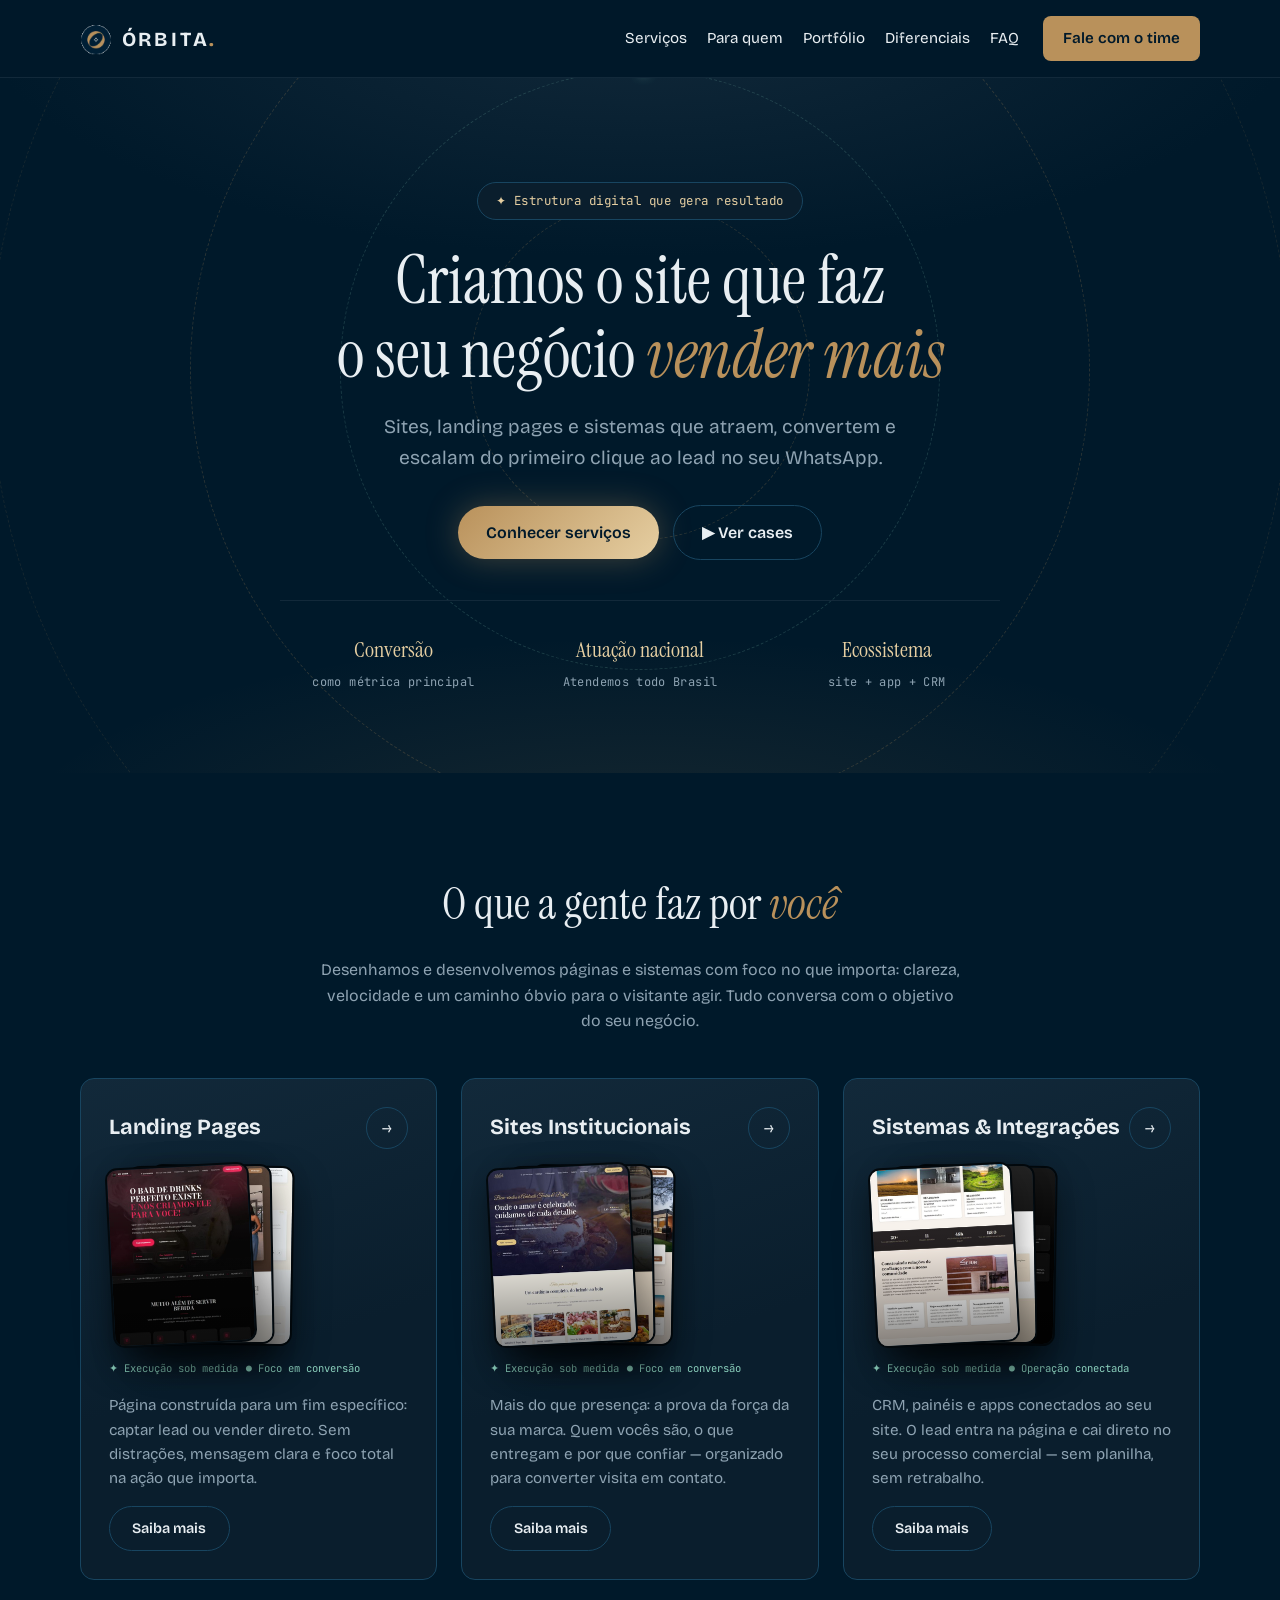
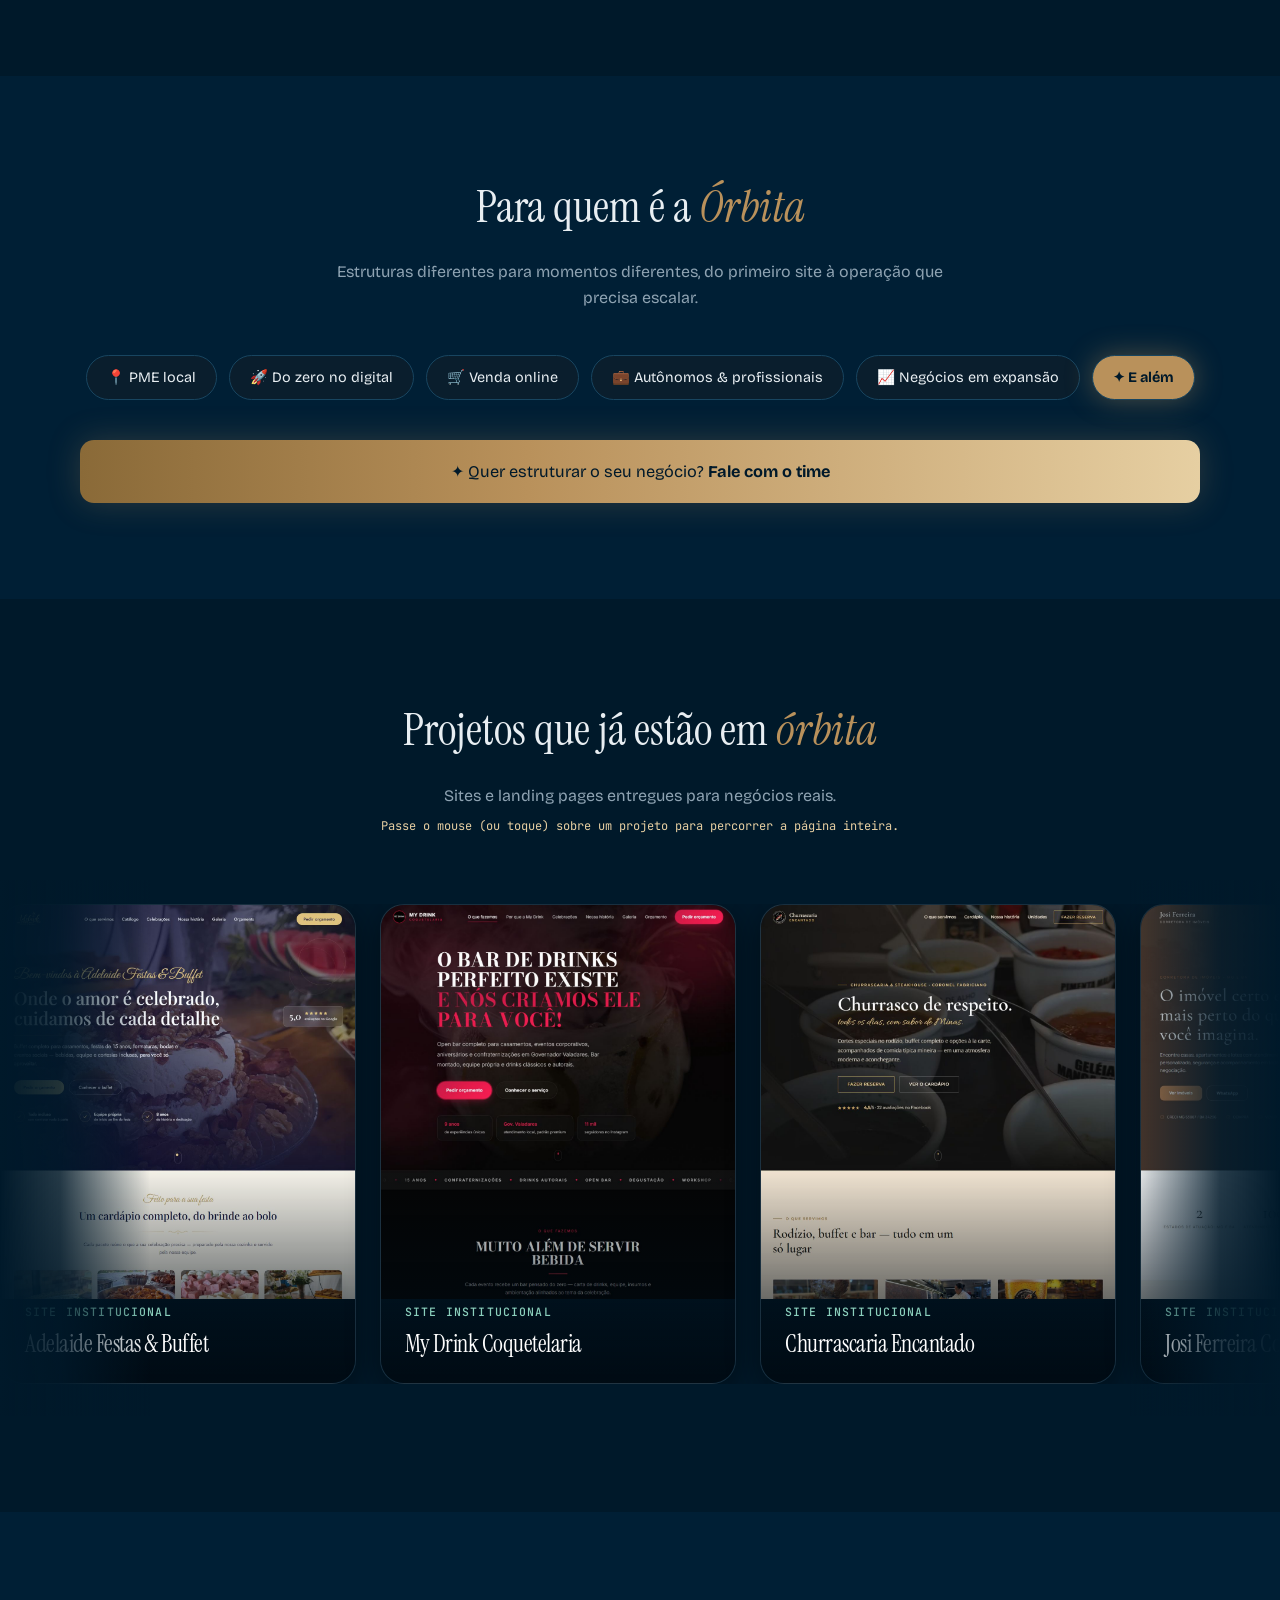
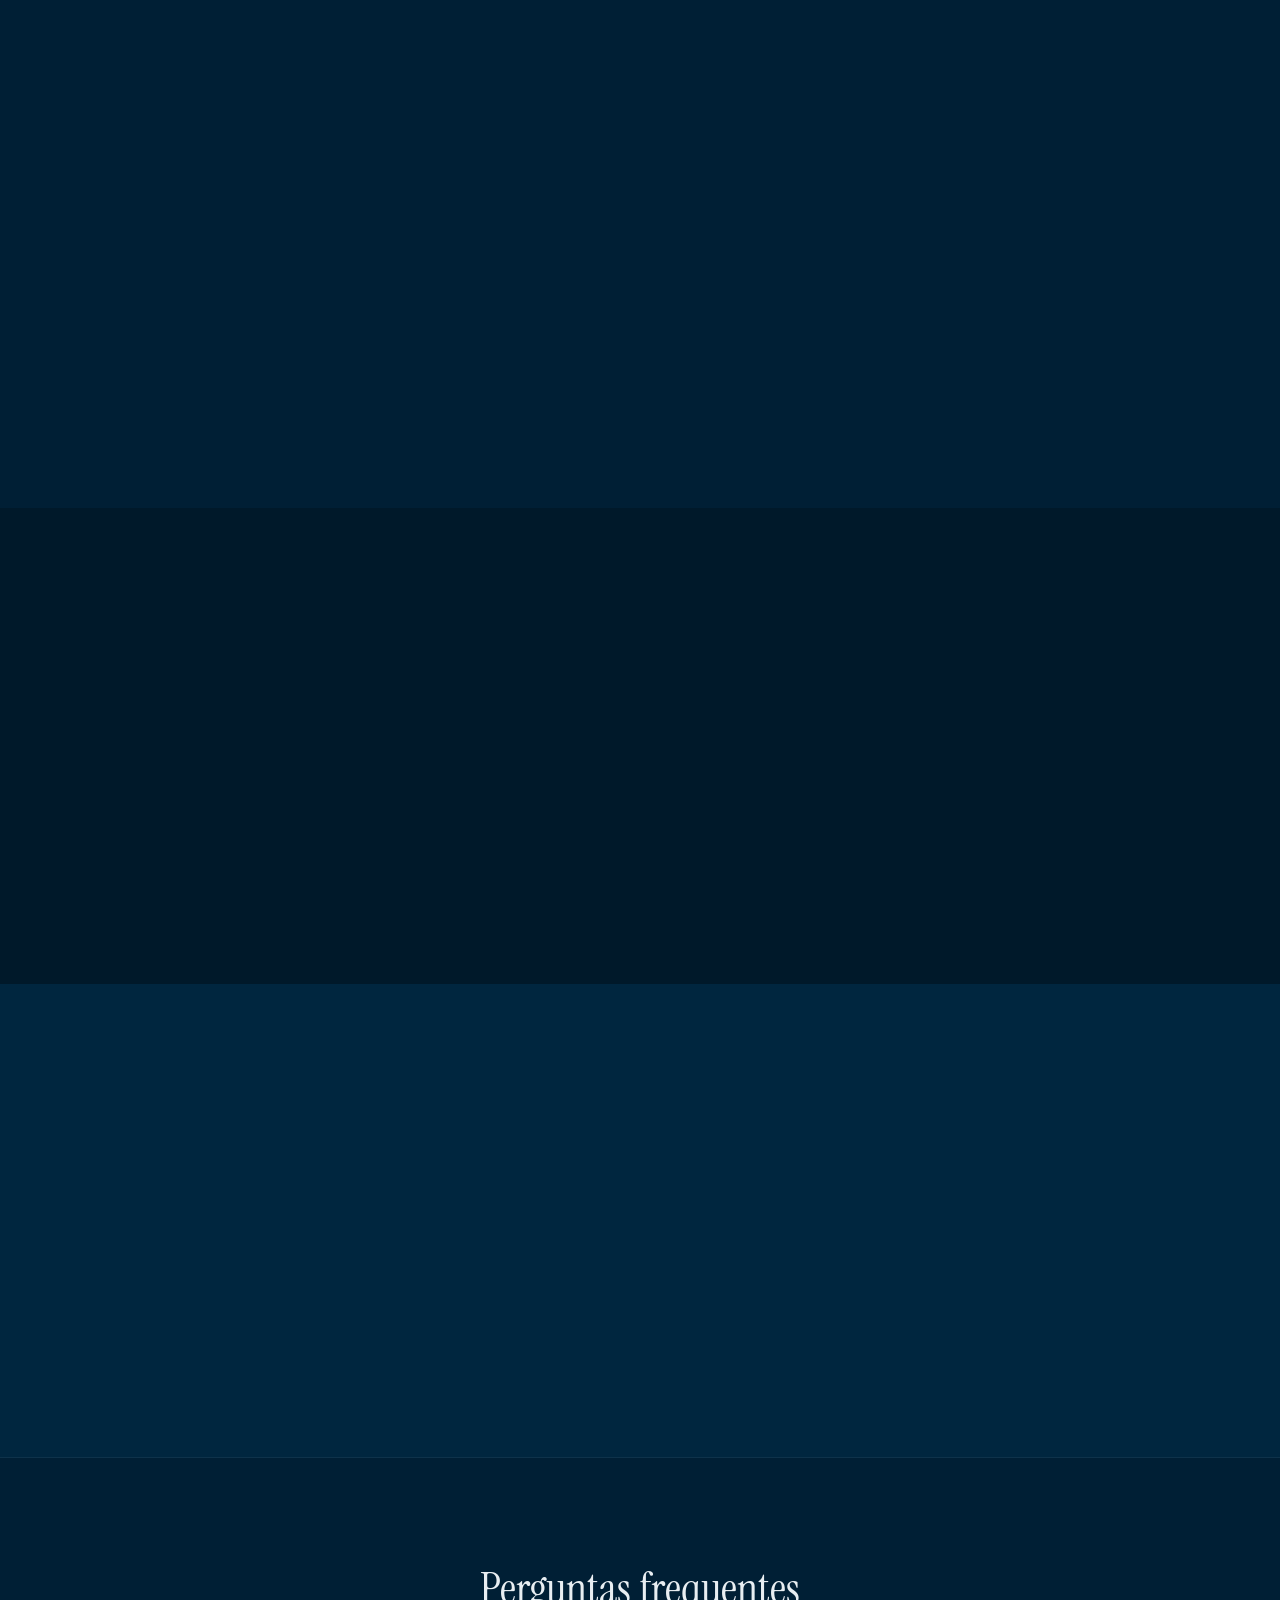
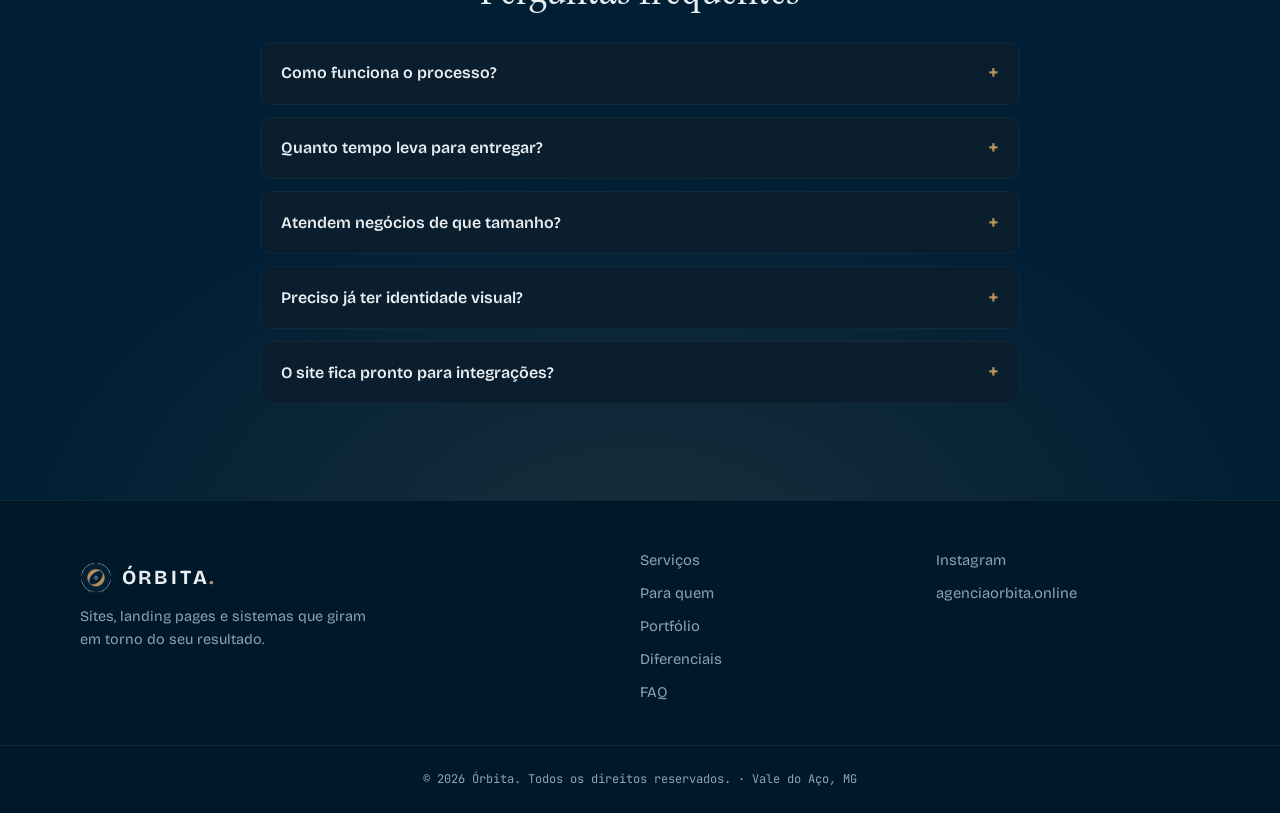
==== index.html @ 5282b074 "Estrutura inicial do portfólio Órbita Site estático (HTML/CSS/JS) do braço de sites e landing pages " ====
<!DOCTYPE html>
<html lang="pt-BR">
<head>
  <meta charset="UTF-8">
  <meta name="viewport" content="width=device-width, initial-scale=1.0">
  <title>Órbita — Sites e Landing Pages que Geram Resultado</title>
  <meta name="description" content="Criamos sites, landing pages e sistemas que atraem, convertem e escalam o seu negócio. Conheça o portfólio de sites da Agência Órbita.">
  <!-- Open Graph -->
  <meta property="og:title" content="Órbita — Sites e Landing Pages que Geram Resultado">
  <meta property="og:description" content="Sites, landing pages e sistemas que atraem, convertem e escalam o seu negócio.">
  <meta property="og:type" content="website">
  <!-- TODO: definir og:image quando houver arte de compartilhamento -->
  <link rel="icon" type="image/png" href="assets/logo-icon.png">
  <link rel="preconnect" href="https://fonts.googleapis.com">
  <link rel="preconnect" href="https://fonts.gstatic.com" crossorigin>
  <link href="https://fonts.googleapis.com/css2?family=Bricolage+Grotesque:wght@400;500;600;700&family=Instrument+Serif&family=JetBrains+Mono:wght@400;500&display=swap" rel="stylesheet">
  <link rel="stylesheet" href="css/styles.css">
</head>
<body>

  <!-- ===== HEADER ===== -->
  <header class="header" id="topo">
    <div class="container header__inner">
      <a href="#topo" class="header__logo" aria-label="Órbita — início">
        <img src="assets/logo-icon.png" alt="" class="logo-icon">
        <span class="logo-text">ÓRBITA<span class="logo-dot">.</span></span>
      </a>
      <nav class="nav" id="menu" aria-label="Navegação principal">
        <ul class="nav__list">
          <li><a href="#servicos" class="nav__link">Serviços</a></li>
          <li><a href="#para-quem" class="nav__link">Para quem</a></li>
          <li><a href="#portfolio" class="nav__link">Portfólio</a></li>
          <li><a href="#diferenciais" class="nav__link">Diferenciais</a></li>
          <li><a href="#faq" class="nav__link">FAQ</a></li>
          <li><a href="#contato" class="nav__link nav__link--cta">Fale com o time</a></li>
        </ul>
      </nav>
      <button class="header__toggle" id="menu-toggle" aria-expanded="false" aria-controls="menu" aria-label="Abrir menu">
        <span></span><span></span><span></span>
      </button>
    </div>
  </header>

  <main>

    <!-- ===== HERO ===== -->
    <section class="hero">
      <div class="hero__orbits" aria-hidden="true">
        <span class="orbit orbit--1"></span>
        <span class="orbit orbit--2"></span>
        <span class="orbit orbit--3"></span>
        <span class="orbit orbit--4"></span>
      </div>
      <div class="container hero__inner">
        <p class="badge reveal">✦ Estrutura digital que gera resultado</p>
        <h1 class="hero__title reveal">Criamos o site que faz<br>o seu negócio <em>vender&nbsp;mais</em></h1>
        <p class="hero__subtitle reveal">Sites, landing pages e sistemas que atraem, convertem
          e escalam do primeiro clique ao lead no seu WhatsApp.</p>
        <div class="hero__actions reveal">
          <a href="#servicos" class="btn btn--primary">Conhecer serviços</a>
          <a href="#portfolio" class="btn btn--ghost">▶ Ver cases</a>
        </div>
        <ul class="hero__trust reveal" aria-label="Por que confiar na Órbita">
          <li><span class="trust-num">Conversão</span><span class="trust-label">como métrica principal</span></li>
          <li><span class="trust-num">Atuação nacional</span><span class="trust-label">Atendemos todo Brasil</span></li>
          <li><span class="trust-num">Ecossistema</span><span class="trust-label">site + app + CRM</span></li>
        </ul>
        <!-- TODO: adicionar logos de clientes atendidos quando os cases forem enviados -->
      </div>
      <div class="hero__glow" aria-hidden="true"></div>
    </section>

    <!-- ===== SERVIÇOS ===== -->
    <section class="section" id="servicos">
      <div class="container">
        <h2 class="section__title reveal">O que a gente faz por <em>você</em></h2>
        <p class="section__lead reveal">Desenhamos e desenvolvemos páginas e sistemas com foco no que
          importa: clareza, velocidade e um caminho óbvio para o visitante agir. Tudo conversa com o
          objetivo do seu negócio.</p>

        <div class="cards">
          <article class="card reveal">
            <header class="card__head">
              <h3>Landing Pages</h3>
              <span class="card__arrow" aria-hidden="true">→</span>
            </header>
            <!-- Leque de capturas (abre no hover) — TODO: trocar por prints reais de landing pages -->
            <div class="card__media deck" aria-hidden="true">
              <div class="deck__stage">
                <div class="deck__item" style="--x:0%; --tx:0%; --ri:-3deg; --r:-5deg; z-index:3"><img src="assets/services/lp-1.jpg" alt="" loading="lazy" draggable="false"></div>
                <div class="deck__item" style="--x:14%; --tx:26%; --ri:-1deg; --r:0deg; z-index:2"><img src="assets/services/lp-2.jpg" alt="" loading="lazy" draggable="false"></div>
                <div class="deck__item" style="--x:28%; --tx:52%; --ri:1deg; --r:5deg; z-index:1"><img src="assets/services/lp-3.jpg" alt="" loading="lazy" draggable="false"></div>
              </div>
            </div>
            <p class="card__tags"><span class="tag">✦ Execução sob medida</span><span class="tag tag--dot">Foco em conversão</span></p>
            <p>Página construída para um fim específico: captar lead ou vender direto. Sem distrações,
              mensagem clara e foco total na ação que importa.</p>
            <a class="btn btn--small" href="precos.html#site-one-page">Saiba mais</a>
          </article>

          <article class="card reveal">
            <header class="card__head">
              <h3>Sites Institucionais</h3>
              <span class="card__arrow" aria-hidden="true">→</span>
            </header>
            <!-- Leque com capturas reais dos sites institucionais entregues -->
            <div class="card__media deck" aria-hidden="true">
              <div class="deck__stage">
                <div class="deck__item" style="--x:0%; --tx:0%; --ri:-3deg; --r:-5deg; z-index:3"><img src="assets/services/inst-1.jpg" alt="" loading="lazy" draggable="false"></div>
                <div class="deck__item" style="--x:14%; --tx:26%; --ri:-1deg; --r:0deg; z-index:2"><img src="assets/services/inst-2.jpg" alt="" loading="lazy" draggable="false"></div>
                <div class="deck__item" style="--x:28%; --tx:52%; --ri:1deg; --r:5deg; z-index:1"><img src="assets/services/inst-3.jpg" alt="" loading="lazy" draggable="false"></div>
              </div>
            </div>
            <p class="card__tags"><span class="tag">✦ Execução sob medida</span><span class="tag tag--dot">Foco em conversão</span></p>
            <p>Mais do que presença: a prova da força da sua marca. Quem vocês são, o que entregam
              e por que confiar — organizado para converter visita em contato.</p>
            <a class="btn btn--small" href="precos.html#site-institucional">Saiba mais</a>
          </article>

          <article class="card reveal">
            <header class="card__head">
              <h3>Sistemas &amp; Integrações</h3>
              <span class="card__arrow" aria-hidden="true">→</span>
            </header>
            <!-- Leque de capturas (abre no hover) — TODO: trocar por prints reais de apps/painéis -->
            <div class="card__media deck" aria-hidden="true">
              <div class="deck__stage">
                <div class="deck__item" style="--x:0%; --tx:0%; --ri:-3deg; --r:-5deg; z-index:3"><img src="assets/services/sys-1.jpg" alt="" loading="lazy" draggable="false"></div>
                <div class="deck__item" style="--x:14%; --tx:26%; --ri:-1deg; --r:0deg; z-index:2"><img src="assets/services/sys-2.jpg" alt="" loading="lazy" draggable="false"></div>
                <div class="deck__item" style="--x:28%; --tx:52%; --ri:1deg; --r:5deg; z-index:1"><img src="assets/services/sys-3.jpg" alt="" loading="lazy" draggable="false"></div>
              </div>
            </div>
            <p class="card__tags"><span class="tag">✦ Execução sob medida</span><span class="tag tag--dot">Operação conectada</span></p>
            <p>CRM, painéis e apps conectados ao seu site. O lead entra na página e cai direto
              no seu processo comercial — sem planilha, sem retrabalho.</p>
            <a class="btn btn--small" href="precos.html#app-web">Saiba mais</a>
          </article>
        </div>
      </div>
    </section>

    <!-- ===== PARA QUEM ===== -->
    <section class="section section--alt" id="para-quem">
      <div class="container">
        <h2 class="section__title reveal">Para quem é a <em>Órbita</em></h2>
        <p class="section__lead reveal">Estruturas diferentes para momentos diferentes, do primeiro
          site à operação que precisa escalar.</p>
        <ul class="orbit-grid reveal" aria-label="Perfis atendidos">
          <li class="orbit-chip">📍 PME local</li>
          <li class="orbit-chip">🚀 Do zero no digital</li>
          <li class="orbit-chip">🛒 Venda online</li>
          <li class="orbit-chip">💼 Autônomos &amp; profissionais</li>
          <li class="orbit-chip">📈 Negócios em expansão</li>
          <li class="orbit-chip orbit-chip--core">✦ E além</li>
        </ul>
        <a href="#contato" class="banner-cta reveal">
          <span>✦ Quer estruturar o seu negócio? <strong>Fale com o time</strong></span>
        </a>
      </div>
    </section>

    <!-- ===== PORTFÓLIO ===== -->
    <section class="section" id="portfolio">
      <div class="container">
        <h2 class="section__title reveal">Projetos que já estão em <em>órbita</em></h2>
        <p class="section__lead reveal">Sites e landing pages entregues para negócios reais.
          <span class="slider-hint">Passe o mouse (ou toque) sobre um projeto para percorrer a página inteira.</span></p>

        <!-- Esteira infinita de cases (estilo marquee): capturas de página inteira, sem link externo.
             Para adicionar um case: incluir o mesmo <article class="pf-card"> NOS DOIS
             grupos (.pf-group), apontando a imagem em assets/cases/ e ajustando categoria + nome. -->
        <div class="marquee-bleed reveal">
          <div class="pf-carousel" id="pf-carousel" aria-label="Carrossel de projetos do portfólio">
            <div class="pf-fade pf-fade--left" aria-hidden="true"></div>
            <div class="pf-fade pf-fade--right" aria-hidden="true"></div>
            <div class="pf-viewport">
              <div class="pf-track">
                <div class="pf-group">
                  <article class="pf-card" tabindex="0">
                    <div class="pf-card__viewport">
                      <img src="assets/cases/adelaide-festas.jpg" alt="Página completa do site Adelaide Festas e Buffet" loading="lazy" draggable="false">
                    </div>
                    <span class="pf-card__hint" aria-hidden="true">Passe o mouse para ver a página</span>
                    <div class="pf-card__overlay" aria-hidden="true"></div>
                    <div class="pf-card__caption">
                      <span class="pf-card__cat">Site institucional</span>
                      <span class="pf-card__name">Adelaide Festas &amp; Buffet</span>
                    </div>
                  </article>
                  <article class="pf-card" tabindex="0">
                    <div class="pf-card__viewport">
                      <img src="assets/cases/my-drink.jpg" alt="Página completa do site My Drink Coquetelaria" loading="lazy" draggable="false">
                    </div>
                    <span class="pf-card__hint" aria-hidden="true">Passe o mouse para ver a página</span>
                    <div class="pf-card__overlay" aria-hidden="true"></div>
                    <div class="pf-card__caption">
                      <span class="pf-card__cat">Site institucional</span>
                      <span class="pf-card__name">My Drink Coquetelaria</span>
                    </div>
                  </article>
                  <article class="pf-card" tabindex="0">
                    <div class="pf-card__viewport">
                      <img src="assets/cases/churrascaria-encantado.jpg" alt="Página completa do site Churrascaria Encantado" loading="lazy" draggable="false">
                    </div>
                    <span class="pf-card__hint" aria-hidden="true">Passe o mouse para ver a página</span>
                    <div class="pf-card__overlay" aria-hidden="true"></div>
                    <div class="pf-card__caption">
                      <span class="pf-card__cat">Site institucional</span>
                      <span class="pf-card__name">Churrascaria Encantado</span>
                    </div>
                  </article>
                  <article class="pf-card" tabindex="0">
                    <div class="pf-card__viewport">
                      <img src="assets/cases/josi-ferreira.jpg" alt="Página completa do site Josi Ferreira Corretora" loading="lazy" draggable="false">
                    </div>
                    <span class="pf-card__hint" aria-hidden="true">Passe o mouse para ver a página</span>
                    <div class="pf-card__overlay" aria-hidden="true"></div>
                    <div class="pf-card__caption">
                      <span class="pf-card__cat">Site institucional</span>
                      <span class="pf-card__name">Josi Ferreira Corretora</span>
                    </div>
                  </article>
                  <article class="pf-card" tabindex="0">
                    <div class="pf-card__viewport">
                      <img src="assets/cases/sejur-imobiliaria.jpg" alt="Página completa do site Sejur Imobiliária" loading="lazy" draggable="false">
                    </div>
                    <span class="pf-card__hint" aria-hidden="true">Passe o mouse para ver a página</span>
                    <div class="pf-card__overlay" aria-hidden="true"></div>
                    <div class="pf-card__caption">
                      <span class="pf-card__cat">Site institucional</span>
                      <span class="pf-card__name">Sejur Imobiliária</span>
                    </div>
                  </article>
                </div>
                <!-- Grupo duplicado para o loop infinito (gerado por JS) -->
              </div>
            </div>
          </div>
        </div>
      </div>
    </section>

    <!-- ===== DIFERENCIAIS ===== -->
    <section class="section section--alt" id="diferenciais">
      <div class="container">
        <h2 class="section__title reveal">Por que a <em>Órbita</em></h2>
        <ol class="diffs">
          <li class="diff reveal">
            <p class="diff__num">01 / 04</p>
            <h3 class="diff__title">Investimento claro</h3>
            <p class="diff__tag">Sem surpresa</p>
            <p>Proposta fechada antes de começar. Você sabe o que recebe, quando recebe e quanto custa.</p>
          </li>
          <li class="diff reveal">
            <p class="diff__num">02 / 04</p>
            <h3 class="diff__title">Quem faz, atende</h3>
            <p class="diff__tag">Conversa direta</p>
            <p>Você fala com quem desenha e entrega. Menos ida e volta.</p>
          </li>
          <li class="diff reveal">
            <p class="diff__num">03 / 04</p>
            <h3 class="diff__title">Resultado real</h3>
            <p class="diff__tag">Conversão primeiro</p>
            <p>Site bonito é consequência. O projeto é desenhado em volta da ação que gera negócio.</p>
          </li>
          <li class="diff reveal">
            <p class="diff__num">04 / 04</p>
            <h3 class="diff__title">Pronto para escalar</h3>
            <p class="diff__tag">Ecossistema conectado</p>
            <p>Site, app e CRM conectados desde o primeiro dia. A estrutura cresce junto com o seu
              negócio, sem refazer nada.</p>
          </li>
        </ol>
      </div>
    </section>

    <!-- ===== DEPOIMENTOS ===== -->
    <section class="section" id="depoimentos">
      <div class="container">
        <h2 class="section__title reveal">Quem já orbita com a gente</h2>
        <!-- ATENÇÃO: depoimentos ilustrativos criados a partir dos nomes dos clientes.
             Validar/substituir pelo texto real de cada cliente antes de publicar.
             Esteira contínua: o grupo espelho do loop é gerado pelo JS. -->
        <div class="marquee-bleed reveal">
          <div class="qt-carousel" id="qt-carousel" aria-label="Depoimentos de clientes">
            <div class="pf-fade pf-fade--left" aria-hidden="true"></div>
            <div class="pf-fade pf-fade--right" aria-hidden="true"></div>
            <div class="pf-viewport">
              <div class="qt-track">
                <div class="qt-group">
                  <blockquote class="quote">
                    <p>"O site ficou do jeito que a gente sonhava. Agora os orçamentos chegam prontos
                      pelo WhatsApp, todos os dias."</p>
                    <footer>— Adelaide Festas &amp; Buffet</footer>
                  </blockquote>
                  <blockquote class="quote">
                    <p>"Profissionalizou nossa imagem de vez. Depois que o site entrou no ar, passamos
                      a fechar eventos maiores."</p>
                    <footer>— My Drink Coquetelaria</footer>
                  </blockquote>
                  <blockquote class="quote">
                    <p>"As reservas pelo site viraram rotina. Processo rápido e comunicação direta do
                      início ao fim."</p>
                    <footer>— Churrascaria Encantado</footer>
                  </blockquote>
                  <blockquote class="quote">
                    <p>"Meus clientes chegam já sabendo o que querem visitar. O site virou meu cartão
                      de visita."</p>
                    <footer>— Josi Ferreira, Corretora de Imóveis</footer>
                  </blockquote>
                  <blockquote class="quote">
                    <p>"Site moderno, no ar em poucas semanas e sem dor de cabeça. Exatamente o que
                      a imobiliária precisava."</p>
                    <footer>— Sejur Imobiliária</footer>
                  </blockquote>
                </div>
              </div>
            </div>
          </div>
        </div>
      </div>
    </section>

    <!-- ===== CTA FINAL ===== -->
    <section class="section cta-final" id="contato">
      <div class="container cta-final__inner reveal">
        <h2 class="cta-final__title">Pronto pra <em>começar?</em></h2>
        <p class="cta-final__text">Conta pra gente o que o seu negócio precisa. A resposta vem de quem
          vai colocar a mão no projeto.</p>
        <div class="hero__actions">
          <a href="https://wa.me/5531986445272?text=Ol%C3%A1!%20Quero%20um%20site%20com%20a%20%C3%93rbita."
             class="btn btn--primary" target="_blank" rel="noopener">Chamar no WhatsApp</a>
          <a href="https://agenciaorbita.online/" class="btn btn--ghost" target="_blank" rel="noopener">Conhecer a agência</a>
        </div>
      </div>
    </section>

    <!-- ===== FAQ (última seção antes do rodapé) ===== -->
    <section class="section section--alt" id="faq">
      <div class="container container--narrow">
        <h2 class="section__title reveal">Perguntas frequentes</h2>
        <div class="faq reveal">
          <details class="faq__item">
            <summary>Como funciona o processo?</summary>
            <p>Briefing rápido para entender objetivo e público → proposta fechada → design e
              desenvolvimento → sua revisão → publicação. Você acompanha cada etapa falando direto
              com quem executa.</p>
          </details>
          <details class="faq__item">
            <summary>Quanto tempo leva para entregar?</summary>
            <p>Depende do escopo: uma landing page é mais rápida que um site completo com sistema.
              O prazo é definido na proposta e cumprido.</p>
          </details>
          <details class="faq__item">
            <summary>Atendem negócios de que tamanho?</summary>
            <p>Do autônomo que está começando no digital à empresa que precisa escalar a operação.
              A estrutura é desenhada para o seu momento.</p>
          </details>
          <details class="faq__item">
            <summary>Preciso já ter identidade visual?</summary>
            <p>Não. Se você já tem, aplicamos com consistência. Se não tem, direcionamos o essencial
              para o site nascer com cara profissional.</p>
          </details>
          <details class="faq__item">
            <summary>O site fica pronto para integrações?</summary>
            <p>Sim. Toda entrega já nasce preparada para receber integrações que precisar, basta nos
              informar a necessidade.</p>
          </details>
        </div>
      </div>
    </section>

  </main>

  <!-- ===== RODAPÉ ===== -->
  <footer class="footer">
    <div class="container footer__inner">
      <div class="footer__brand">
        <p class="footer__brandline">
          <img src="assets/logo-icon.png" alt="" class="logo-icon">
          <span class="logo-text">ÓRBITA<span class="logo-dot">.</span></span>
        </p>
        <p>Sites, landing pages e sistemas que giram em torno do seu resultado.</p>
      </div>
      <nav class="footer__nav" aria-label="Links do rodapé">
        <a href="#servicos">Serviços</a>
        <a href="#para-quem">Para quem</a>
        <a href="#portfolio">Portfólio</a>
        <a href="#diferenciais">Diferenciais</a>
        <a href="#faq">FAQ</a>
      </nav>
      <div class="footer__social">
        <a href="https://www.instagram.com/agenciaorbita.ia" target="_blank" rel="noopener">Instagram</a>
        <a href="https://agenciaorbita.online/" target="_blank" rel="noopener">agenciaorbita.online</a>
      </div>
    </div>
    <p class="footer__copy">© 2026 Órbita. Todos os direitos reservados. · Vale do Aço, MG</p>
  </footer>

  <script src="js/main.js"></script>
</body>
</html>
---- css/styles.css ----
/* ============================================================
   Órbita — Portfólio de Sites & Landing Pages
   Paleta e tipografia: identidade/design-guide.md (OrbitaOS)
   Mobile-first · CSS puro
   ============================================================ */

:root {
  /* Cores — extraídas do site agenciaorbita.online */
  --navy: #001F35;
  --navy-deep: #00192a;
  --navy-soft: #0a1e2d;
  --card: #12293a;
  --border: #184560;
  --ice: #E8EEF2;
  --muted: #8ea3b2;
  --gold: #B9915B;
  --gold-dark: #8a6a38;
  --gold-light: #e6cfa2;
  --mint: #8bd0bd;

  /* Tipografia */
  --font-display: "Instrument Serif", Georgia, serif;
  --font-body: "Bricolage Grotesque", Arial, sans-serif;
  --font-mono: "JetBrains Mono", Consolas, monospace;

  /* Espaçamento e forma */
  --radius: 14px;
  --section-y: 4.5rem;
  --container: 1120px;
}

* { margin: 0; padding: 0; box-sizing: border-box; }

html { scroll-behavior: smooth; }

body {
  font-family: var(--font-body);
  background: var(--navy-deep);
  color: var(--ice);
  line-height: 1.6;
  -webkit-font-smoothing: antialiased;
  overflow-x: hidden;          /* a esteira do portfólio sangra em 100vw */
}

img { max-width: 100%; display: block; }

.container {
  width: min(100% - 2.5rem, var(--container));
  margin-inline: auto;
}
.container--narrow { max-width: 760px; }

/* ===== Header ===== */
.header {
  position: sticky;
  top: 0;
  z-index: 50;
  background: color-mix(in srgb, var(--navy-deep) 85%, transparent);
  backdrop-filter: blur(12px);
  border-bottom: 1px solid var(--card);
}
.header__inner {
  display: flex;
  align-items: center;
  justify-content: space-between;
  padding-block: 1rem;
}
.logo-text {
  font-family: var(--font-body);
  font-weight: 700;
  font-size: 1.25rem;
  letter-spacing: 0.14em;
  color: var(--ice);
}
.logo-dot { color: var(--gold); }
.header__logo {
  text-decoration: none;
  display: flex;
  align-items: center;
  gap: .6rem;
}
.logo-icon { width: 32px; height: 32px; }
.footer__brandline {
  display: flex;
  align-items: center;
  gap: .6rem;
}

.header__toggle {
  display: flex;
  flex-direction: column;
  gap: 5px;
  background: var(--card);
  border: 1px solid var(--border);
  border-radius: 10px;
  padding: 12px 10px;
  cursor: pointer;
}
.header__toggle span {
  width: 20px; height: 2px;
  background: var(--ice);
  border-radius: 2px;
  transition: transform .25s, opacity .25s;
}
.header__toggle[aria-expanded="true"] span:nth-child(1) { transform: translateY(7px) rotate(45deg); }
.header__toggle[aria-expanded="true"] span:nth-child(2) { opacity: 0; }
.header__toggle[aria-expanded="true"] span:nth-child(3) { transform: translateY(-7px) rotate(-45deg); }

.nav {
  position: absolute;
  top: 100%; left: 0; right: 0;
  background: var(--navy-deep);
  border-bottom: 1px solid var(--card);
  display: none;
}
.nav.is-open { display: block; }
.nav__list {
  list-style: none;
  display: flex;
  flex-direction: column;
  padding: 1rem 1.25rem 1.5rem;
  gap: .25rem;
}
.nav__link {
  display: block;
  padding: .65rem .5rem;
  color: var(--ice);
  text-decoration: none;
  border-radius: 8px;
  transition: color .2s, background .2s;
}
.nav__link:hover { color: var(--gold-light); background: var(--navy-soft); }
.nav__link--cta {
  margin-top: .5rem;
  background: var(--gold);
  color: var(--navy-deep);
  font-weight: 600;
  text-align: center;
}
.nav__link--cta:hover { background: var(--gold-light); color: var(--navy-deep); }

/* ===== Botões ===== */
.btn {
  display: inline-block;
  font-family: var(--font-body);
  font-weight: 600;
  text-decoration: none;
  border-radius: 999px;
  padding: .85rem 1.75rem;
  transition: transform .2s, background .2s, border-color .2s;
}
.btn--primary {
  background: linear-gradient(135deg, var(--gold) 0%, var(--gold-light) 100%);
  color: var(--navy-deep);
  box-shadow: 0 0 32px color-mix(in srgb, var(--gold) 35%, transparent);
}
.btn--primary:hover { transform: translateY(-2px); }
.btn--ghost {
  border: 1px solid var(--border);
  color: var(--ice);
  background: transparent;
}
.btn--ghost:hover { border-color: var(--gold); color: var(--gold-light); }
.btn--small { padding: .6rem 1.4rem; font-size: .9rem; border: 1px solid var(--border); color: var(--ice); }
.btn--small:hover { border-color: var(--gold); color: var(--gold-light); }

/* ===== Hero ===== */
.hero {
  position: relative;
  overflow: hidden;
  padding-block: 4rem 3.5rem;
  text-align: center;
  background: radial-gradient(ellipse 80% 55% at 50% -10%, var(--card) 0%, var(--navy-deep) 65%);
}
.hero__glow {
  position: absolute;
  inset: auto 0 -40%;
  height: 60%;
  background: radial-gradient(ellipse at center, color-mix(in srgb, var(--gold) 12%, transparent), transparent 70%);
  pointer-events: none;
}

/* Linhas orbitais em movimento — "ecossistema" ao fundo do hero */
.hero__orbits {
  position: absolute;
  inset: 0;
  overflow: hidden;
  pointer-events: none;
}
.orbit {
  position: absolute;
  left: 50%;
  top: 42%;
  border: 1px dashed color-mix(in srgb, var(--gold) 22%, transparent);
  border-radius: 50%;
  translate: -50% -50%;
}
.orbit::before {               /* "planeta" girando na linha da órbita */
  content: "";
  position: absolute;
  top: -4px;
  left: 50%;
  width: 7px; height: 7px;
  border-radius: 50%;
  background: var(--gold);
  box-shadow: 0 0 12px var(--gold);
}
.orbit--1 { width: 340px;  height: 340px;  animation: orbit-spin 26s linear infinite; }
.orbit--2 { width: 600px;  height: 600px;  animation: orbit-spin 42s linear infinite reverse; border-color: color-mix(in srgb, var(--mint) 18%, transparent); }
.orbit--2::before { background: var(--mint); box-shadow: 0 0 12px var(--mint); }
.orbit--3 { width: 900px;  height: 900px;  animation: orbit-spin 64s linear infinite; }
.orbit--4 { width: 1300px; height: 1300px; animation: orbit-spin 90s linear infinite reverse; border-color: color-mix(in srgb, var(--gold) 12%, transparent); }
.orbit--4::before { width: 5px; height: 5px; }

@keyframes orbit-spin {
  from { transform: rotate(0deg); }
  to   { transform: rotate(360deg); }
}

.hero__inner { position: relative; z-index: 1; }
.badge {
  display: inline-block;
  font-family: var(--font-mono);
  font-size: .78rem;
  letter-spacing: .04em;
  color: var(--gold-light);
  background: var(--navy-soft);
  border: 1px solid var(--border);
  border-radius: 999px;
  padding: .5rem 1.1rem;
  margin-bottom: 1.5rem;
}
.hero__title {
  font-family: var(--font-display);
  font-weight: 400;
  font-size: clamp(2.3rem, 8vw, 4.2rem);
  line-height: 1.1;
  margin-bottom: 1.25rem;
}
.hero__title em, .section__title em, .cta-final__title em {
  font-style: italic;
  color: var(--gold);
}
.hero__subtitle {
  color: var(--muted);
  font-size: clamp(1rem, 2.5vw, 1.2rem);
  max-width: 560px;
  margin-inline: auto;
  margin-bottom: 2rem;
}
.hero__actions {
  display: flex;
  flex-direction: column;
  align-items: center;
  gap: .85rem;
  margin-bottom: 2.5rem;
}
.hero__trust {
  list-style: none;
  display: grid;
  gap: 1.25rem;
  border-top: 1px solid var(--card);
  padding-top: 2rem;
  max-width: 720px;
  margin-inline: auto;
}
.trust-num {
  display: block;
  font-family: var(--font-display);
  font-size: 1.35rem;
  color: var(--gold-light);
}
.trust-label {
  font-family: var(--font-mono);
  font-size: .75rem;
  color: var(--muted);
  letter-spacing: .03em;
}

/* ===== Seções ===== */
.section { padding-block: var(--section-y); }
.section--alt { background: var(--navy); }
.section__title {
  font-family: var(--font-display);
  font-weight: 400;
  font-size: clamp(1.8rem, 5.5vw, 2.8rem);
  text-align: center;
  margin-bottom: 1rem;
}
.section__lead {
  color: var(--muted);
  text-align: center;
  max-width: 640px;
  margin: 0 auto 2.75rem;
}

/* ===== Cards de serviço ===== */
.cards { display: grid; gap: 1.5rem; }
.card {
  background: linear-gradient(160deg, var(--card) 0%, var(--navy-soft) 55%);
  border: 1px solid var(--border);
  border-radius: var(--radius);
  padding: 1.75rem;
  display: flex;
  flex-direction: column;
  gap: 1rem;
  transition: border-color .25s, transform .25s;
}
.card:hover { border-color: var(--gold-dark); transform: translateY(-4px); }
.card__head { display: flex; align-items: center; justify-content: space-between; }
.card__head h3 { font-size: 1.35rem; font-weight: 700; }
.card__arrow {
  display: grid; place-items: center;
  width: 42px; height: 42px;
  border: 1px solid var(--border);
  border-radius: 50%;
  color: var(--ice);
  transition: background .2s, color .2s;
}
.card:hover .card__arrow { background: var(--gold); color: var(--navy-deep); border-color: var(--gold); }
/* Leque de capturas no card de serviço (abre no hover — estilo Gobime) */
.card__media.deck { overflow: visible; }
.deck__stage {
  position: relative;
  width: 48%;
  aspect-ratio: 4 / 5;
}
.deck__item {
  position: absolute;
  inset: 0;
  border-radius: 12px;
  overflow: hidden;
  border: 2px solid rgba(0, 0, 0, .7);
  background: var(--navy-soft);
  box-shadow: 0 16px 36px rgba(0, 0, 0, .45);
  transform: translateX(var(--x, 0)) rotate(var(--ri, 0deg));
  transition: transform .3s ease-in-out;
}
.deck__item img {
  width: 100%;
  height: 100%;
  object-fit: cover;
  object-position: top;
  display: block;
  pointer-events: none;
}
.deck__item::after {           /* leve gradiente sobre a captura */
  content: "";
  position: absolute;
  inset: 0;
  background: linear-gradient(to top, rgba(0, 0, 0, .45), transparent 55%, rgba(255, 255, 255, .08));
}
.card:hover .deck__item {
  transform: translateX(var(--tx, 0)) rotate(var(--r, 0deg));
}
.card__tags {
  display: flex;
  flex-wrap: nowrap;           /* tags sempre na mesma linha */
  gap: .5rem;
}
.tag {
  font-family: var(--font-mono);
  font-size: .66rem;
  color: var(--mint);
  letter-spacing: 0;
  white-space: nowrap;
}
.tag--dot::before { content: "● "; font-size: .6rem; }
.card > p:not(.card__tags) { color: var(--muted); font-size: .95rem; }
.card .btn { align-self: flex-start; }

/* ===== Para quem ===== */
.orbit-grid {
  list-style: none;
  display: flex;
  flex-wrap: wrap;
  justify-content: center;
  gap: .75rem;
  margin-bottom: 2.5rem;
}
.orbit-chip {
  font-size: .9rem;
  color: var(--ice);
  background: var(--navy-soft);
  border: 1px solid var(--border);
  border-radius: 999px;
  padding: .65rem 1.25rem;
}
.orbit-chip--core {
  background: var(--gold);
  color: var(--navy-deep);
  font-weight: 700;
  box-shadow: 0 0 28px color-mix(in srgb, var(--gold) 40%, transparent);
}
.banner-cta {
  display: block;
  text-align: center;
  text-decoration: none;
  color: var(--navy-deep);
  background: linear-gradient(90deg, var(--gold-dark), var(--gold) 40%, var(--gold-light));
  border-radius: var(--radius);
  padding: 1.15rem 1.5rem;
  font-size: 1.02rem;
  transition: transform .2s, box-shadow .2s;
  box-shadow: 0 0 32px color-mix(in srgb, var(--gold) 25%, transparent);
}
.banner-cta:hover { transform: translateY(-2px); box-shadow: 0 0 46px color-mix(in srgb, var(--gold) 40%, transparent); }

/* ===== Portfólio — esteira infinita de capturas (marquee) ===== */
.slider-hint {
  display: block;
  font-family: var(--font-mono);
  font-size: .75rem;
  color: var(--gold-light);
  margin-top: .5rem;
}

/* Sangria total: a esteira ocupa a largura da tela, fora do container */
.marquee-bleed {
  position: relative;
  left: 50%;
  width: 100vw;
  max-width: 100vw;
  margin-left: -50vw;
  margin-right: -50vw;
}
.pf-carousel {
  --pf-gap: 24px;
  position: relative;
  overflow: hidden;
  padding-block: 1.5rem 2rem;
  user-select: none;
  -webkit-user-select: none;
}

/* Fades nas bordas */
.pf-fade {
  position: absolute;
  top: 0; bottom: 0;
  width: clamp(80px, 12vw, 150px);
  z-index: 10;
  pointer-events: none;
}
.pf-fade--left {
  left: 0;
  background: linear-gradient(90deg, var(--navy-deep) 0%, color-mix(in srgb, var(--navy-deep) 85%, transparent) 40%, transparent 100%);
}
.pf-fade--right {
  right: 0;
  background: linear-gradient(270deg, var(--navy-deep) 0%, color-mix(in srgb, var(--navy-deep) 85%, transparent) 40%, transparent 100%);
}

/* Esteira contínua: dois grupos idênticos, trilha anda -50% em loop */
.pf-viewport { overflow: hidden; }
.pf-track {
  display: flex;
  width: max-content;
  will-change: transform;
  animation: pf-marquee 54s linear infinite;
}
.pf-group {
  display: flex;
  flex-shrink: 0;
  gap: var(--pf-gap);
  padding-right: var(--pf-gap);
}
@keyframes pf-marquee {
  from { transform: translateX(0); }
  to   { transform: translateX(-50%); }
}

/* Card vertical */
.pf-card {
  position: relative;
  flex-shrink: 0;
  width: min(78vw, 356px);
  height: min(105vw, 480px);
  border: 1px solid rgba(232, 238, 242, .1);
  border-radius: 1.5rem;
  overflow: hidden;
  background: linear-gradient(var(--navy-soft) 0%, var(--navy-deep) 100%);
  box-shadow: 0 8px 32px rgba(0, 0, 0, .45);
  cursor: pointer;
  outline: none;
}
.pf-card:focus-visible { border-color: var(--gold); }
.pf-card__viewport {
  position: absolute;
  inset: 0 0 5.25rem;          /* faixa inferior livre para a legenda */
  overflow: hidden;
  contain: layout paint;
}
.pf-card__viewport img {
  width: 100%;
  height: auto;
  max-width: none;
  display: block;
  backface-visibility: hidden;
  will-change: transform;
  pointer-events: none;        /* bloqueia arrastar/salvar direto */
}
/* Hover/focus: a captura percorre a página em vai-e-vem contínuo */
.pf-card:hover .pf-card__viewport img,
.pf-card:focus-within .pf-card__viewport img,
.pf-card.is-touring .pf-card__viewport img {
  animation: pf-card-scroll var(--pf-dur, 10s) linear infinite alternate;
}
@keyframes pf-card-scroll {
  from { transform: translateY(0); }
  to   { transform: translate3d(0, calc(-1 * var(--pf-dist, 0px)), 0); }
}

/* Hint no canto superior */
.pf-card__hint {
  position: absolute;
  top: .75rem; right: .75rem;
  z-index: 2;
  max-width: 10rem;
  padding: .35rem .65rem;
  font-family: var(--font-mono);
  font-size: .62rem;
  line-height: 1.3;
  letter-spacing: .02em;
  color: var(--ice);
  background: rgba(0, 10, 18, .6);
  border: 1px solid rgba(232, 238, 242, .12);
  border-radius: 999px;
  opacity: 0;
  pointer-events: none;
  transition: opacity .25s;
}
.pf-card:hover .pf-card__hint,
.pf-card:focus-within .pf-card__hint { opacity: 1; }

/* Overlay e legenda sobrepostos */
.pf-card__overlay {
  position: absolute;
  inset: 0;
  background: linear-gradient(transparent 55%, rgba(0, 10, 18, .92) 100%);
  pointer-events: none;
}
.pf-card__caption {
  position: absolute;
  bottom: 0; left: 0; right: 0;
  z-index: 2;
  display: flex;
  flex-direction: column;
  gap: .4rem;
  padding: 1.5rem;
}
.pf-card__cat {
  font-family: var(--font-mono);
  font-size: .72rem;
  font-weight: 500;
  letter-spacing: .1em;
  text-transform: uppercase;
  color: var(--mint);
}
.pf-card__name {
  font-family: var(--font-display);
  font-size: 1.5rem;
  line-height: 1.3;
  letter-spacing: -.02em;
  color: #fff;
}

/* ===== Diferenciais ===== */
.diffs { list-style: none; display: grid; gap: 1.5rem; }
.diff {
  border: 1px solid var(--card);
  border-radius: var(--radius);
  padding: 1.75rem;
  background: linear-gradient(180deg, var(--navy-soft), transparent);
}
.diff__num {
  font-family: var(--font-mono);
  font-size: .78rem;
  color: var(--gold);
  letter-spacing: .1em;
  margin-bottom: .5rem;
}
.diff__title { font-size: 1.45rem; margin-bottom: .15rem; }
.diff__tag { color: var(--mint); font-size: .88rem; margin-bottom: .6rem; }
.diff > p:last-child { color: var(--muted); font-size: .95rem; }

/* ===== Depoimentos — esteira contínua ===== */
.qt-carousel {
  position: relative;
  overflow: hidden;
  padding-block: .5rem 1rem;
  user-select: none;
  -webkit-user-select: none;
}
.qt-track {
  display: flex;
  width: max-content;
  will-change: transform;
  animation: pf-marquee 40s linear infinite;
}
.qt-carousel:hover .qt-track { animation-play-state: paused; }  /* pausa para leitura */
.qt-group {
  display: flex;
  flex-shrink: 0;
  gap: 1.25rem;
  padding-right: 1.25rem;
}
.quote {
  width: min(80vw, 340px);
  flex-shrink: 0;
  background: var(--navy-soft);
  border: 1px solid var(--card);
  border-left: 3px solid var(--gold);
  border-radius: var(--radius);
  padding: 1.5rem;
}
.quote p { font-family: var(--font-display); font-size: 1.15rem; margin-bottom: .75rem; }
.quote footer { color: var(--muted); font-size: .88rem; }

/* ===== FAQ ===== */
.faq { display: grid; gap: .75rem; }
.faq__item {
  background: var(--navy-soft);
  border: 1px solid var(--card);
  border-radius: 12px;
  padding: 0;
  overflow: hidden;
}
.faq__item summary {
  cursor: pointer;
  font-weight: 600;
  padding: 1.1rem 1.25rem;
  list-style: none;
  position: relative;
  padding-right: 3rem;
}
.faq__item summary::-webkit-details-marker { display: none; }
.faq__item summary::after {
  content: "+";
  position: absolute;
  right: 1.25rem; top: 50%;
  transform: translateY(-50%);
  color: var(--gold);
  font-size: 1.3rem;
  transition: transform .2s;
}
.faq__item[open] summary::after { content: "−"; }
.faq__item p { padding: 0 1.25rem 1.25rem; color: var(--muted); font-size: .95rem; }

/* ===== CTA final ===== */
/* Tom de azul levemente diferente do FAQ para marcar a quebra de seção */
.cta-final {
  background: #00263f;
  border-bottom: 1px solid rgba(232, 238, 242, .06);
  text-align: center;
}

/* Brilho dourado agora pertence ao FAQ (última seção antes do rodapé) */
#faq {
  background:
    radial-gradient(ellipse 70% 90% at 50% 110%, color-mix(in srgb, var(--gold) 14%, transparent), transparent 70%),
    var(--navy);
}
.cta-final__title {
  font-family: var(--font-display);
  font-weight: 400;
  font-size: clamp(2.1rem, 7vw, 3.4rem);
  margin-bottom: 1rem;
}
.cta-final__text { color: var(--muted); max-width: 520px; margin: 0 auto 2rem; }

/* ===== Página de preços ===== */
.pricing-hero {
  background: radial-gradient(ellipse 80% 55% at 50% -10%, var(--card) 0%, var(--navy-deep) 65%);
}
.pricing-hero .badge { margin-bottom: 1.25rem; }
.pricing {
  display: grid;
  gap: 1.5rem;
  max-width: 880px;
  margin-inline: auto;
}
.price-card {
  scroll-margin-top: 6rem;
  background: linear-gradient(160deg, var(--card) 0%, var(--navy-soft) 55%);
  border: 1px solid var(--border);
  border-radius: var(--radius);
  padding: 2rem 1.75rem;
  display: flex;
  flex-direction: column;
  gap: .9rem;
  transition: border-color .25s, transform .25s;
}
.price-card:hover { border-color: var(--gold-dark); transform: translateY(-4px); }
.price-card__cat {
  font-family: var(--font-mono);
  font-size: .72rem;
  letter-spacing: .12em;
  text-transform: uppercase;
  color: var(--mint);
}
.price-card__name { font-size: 1.35rem; font-weight: 700; }
.price-card__value {
  font-family: var(--font-display);
  font-size: 3rem;
  line-height: 1;
  color: var(--gold-light);
}
.price-card__value small { font-size: 1.2rem; color: var(--gold); }
.price-card__once {
  display: inline-flex;
  align-items: center;
  gap: .35rem;
  align-self: flex-start;
  font-family: var(--font-mono);
  font-size: .68rem;
  letter-spacing: .04em;
  color: var(--gold-light);
  background: rgba(185, 145, 91, .12);
  border: 1px solid var(--gold-dark);
  border-radius: 999px;
  padding: .25rem .7rem;
  margin-top: -.35rem;
}
.price-card__once::before { content: "✓"; }
.price-card__label {
  font-family: var(--font-mono);
  font-size: .72rem;
  letter-spacing: .08em;
  text-transform: uppercase;
  color: var(--muted);
  margin-top: .35rem;
}
.price-card__list {
  list-style: none;
  display: grid;
  gap: .5rem;
  color: var(--muted);
  font-size: .95rem;
}
.price-card__list li::before { content: "✓  "; color: var(--mint); }
.price-card__cta {
  display: block;
  margin-top: .75rem;
  text-align: center;
  text-decoration: none;
  font-weight: 700;
  color: var(--navy-deep);
  background: linear-gradient(90deg, var(--gold-dark), var(--gold) 45%, var(--gold-light));
  border-radius: 12px;
  padding: 1rem;
  transition: transform .2s, box-shadow .2s;
  box-shadow: 0 0 26px color-mix(in srgb, var(--gold) 22%, transparent);
}
.price-card__cta:hover { transform: translateY(-2px); box-shadow: 0 0 40px color-mix(in srgb, var(--gold) 38%, transparent); }
.price-card__desc {
  color: var(--muted);
  font-size: .95rem;
}

/* Blocos de políticas */
.policies {
  display: grid;
  gap: 1.5rem;
  max-width: 880px;
  margin: 3.5rem auto 0;
}
.policy {
  background: var(--navy-soft);
  border: 1px solid var(--card);
  border-radius: var(--radius);
  padding: 1.75rem;
}
.policy__title {
  font-family: var(--font-display);
  font-weight: 400;
  font-size: 1.5rem;
  color: var(--gold-light);
  margin-bottom: .9rem;
}
.policy__subtitle {
  font-size: 1.05rem;
  margin: 1.1rem 0 .5rem;
}
.policy p {
  color: var(--muted);
  font-size: .95rem;
  margin-bottom: .75rem;
}
.policy p:last-child { margin-bottom: 0; }
.policy__sub { margin-bottom: .4rem; }
.policy ul {
  list-style: none;
  display: grid;
  gap: .45rem;
  color: var(--muted);
  font-size: .95rem;
  margin-bottom: .75rem;
}
.policy ul li::before { content: "—  "; color: var(--gold); }
.policy strong { color: var(--ice); }
.policy__warn {
  border-left: 3px solid var(--gold);
  background: rgba(185, 145, 91, .08);
  border-radius: 8px;
  padding: .85rem 1rem;
}

/* ===== Rodapé ===== */
.footer {
  border-top: 1px solid var(--card);
  padding-top: 3rem;
  background: var(--navy-deep);
}
.footer__inner {
  display: grid;
  gap: 2rem;
  padding-bottom: 2.5rem;
}
.footer__brand p { color: var(--muted); font-size: .9rem; margin-top: .75rem; max-width: 300px; }
.footer__nav, .footer__social { display: flex; flex-direction: column; gap: .6rem; }
.footer__nav a, .footer__social a {
  color: var(--muted);
  text-decoration: none;
  font-size: .92rem;
  transition: color .2s;
}
.footer__nav a:hover, .footer__social a:hover { color: var(--gold-light); }
.footer__copy {
  text-align: center;
  font-family: var(--font-mono);
  font-size: .75rem;
  color: var(--muted);
  border-top: 1px solid var(--card);
  padding-block: 1.5rem;
}

/* ===== Animação de entrada ===== */
.reveal {
  opacity: 0;
  transform: translateY(24px);
  transition: opacity .7s ease, transform .7s ease;
}
.reveal.is-visible { opacity: 1; transform: none; }
@media (prefers-reduced-motion: reduce) {
  html { scroll-behavior: auto; }
  .reveal { opacity: 1; transform: none; transition: none; }
  .orbit { animation: none; }
  .pf-track { animation: none; }
  .qt-track { animation: none; }
  .deck__item { transition: none; }
  .pf-card:hover .pf-card__viewport img,
  .pf-card:focus-within .pf-card__viewport img,
  .pf-card.is-touring .pf-card__viewport img { animation: none; }
}

/* ============================================================
   Tablet — min-width: 768px
   ============================================================ */
@media (min-width: 768px) {
  :root { --section-y: 6rem; }

  .header__toggle { display: none; }
  .nav {
    position: static;
    display: block;
    background: transparent;
    border: none;
  }
  .nav__list {
    flex-direction: row;
    align-items: center;
    gap: .25rem;
    padding: 0;
  }
  .nav__link { font-size: .95rem; }
  .nav__link--cta { margin: 0 0 0 .75rem; padding-inline: 1.25rem; }

  .hero__actions { flex-direction: row; justify-content: center; }
  .hero__trust { grid-template-columns: repeat(3, 1fr); }

  .cards { grid-template-columns: repeat(2, 1fr); }
  .diffs { grid-template-columns: repeat(2, 1fr); }
  .pricing { grid-template-columns: repeat(2, 1fr); }
  .price-card--wide { grid-column: 1 / -1; }

  .footer__inner {
    grid-template-columns: 2fr 1fr 1fr;
    align-items: start;
  }
}

/* ============================================================
   Desktop — min-width: 1200px
   ============================================================ */
@media (min-width: 1200px) {
  .hero { padding-block: 6.5rem 5rem; }
  .cards { grid-template-columns: repeat(3, 1fr); }
  .diffs { grid-template-columns: repeat(4, 1fr); }
}
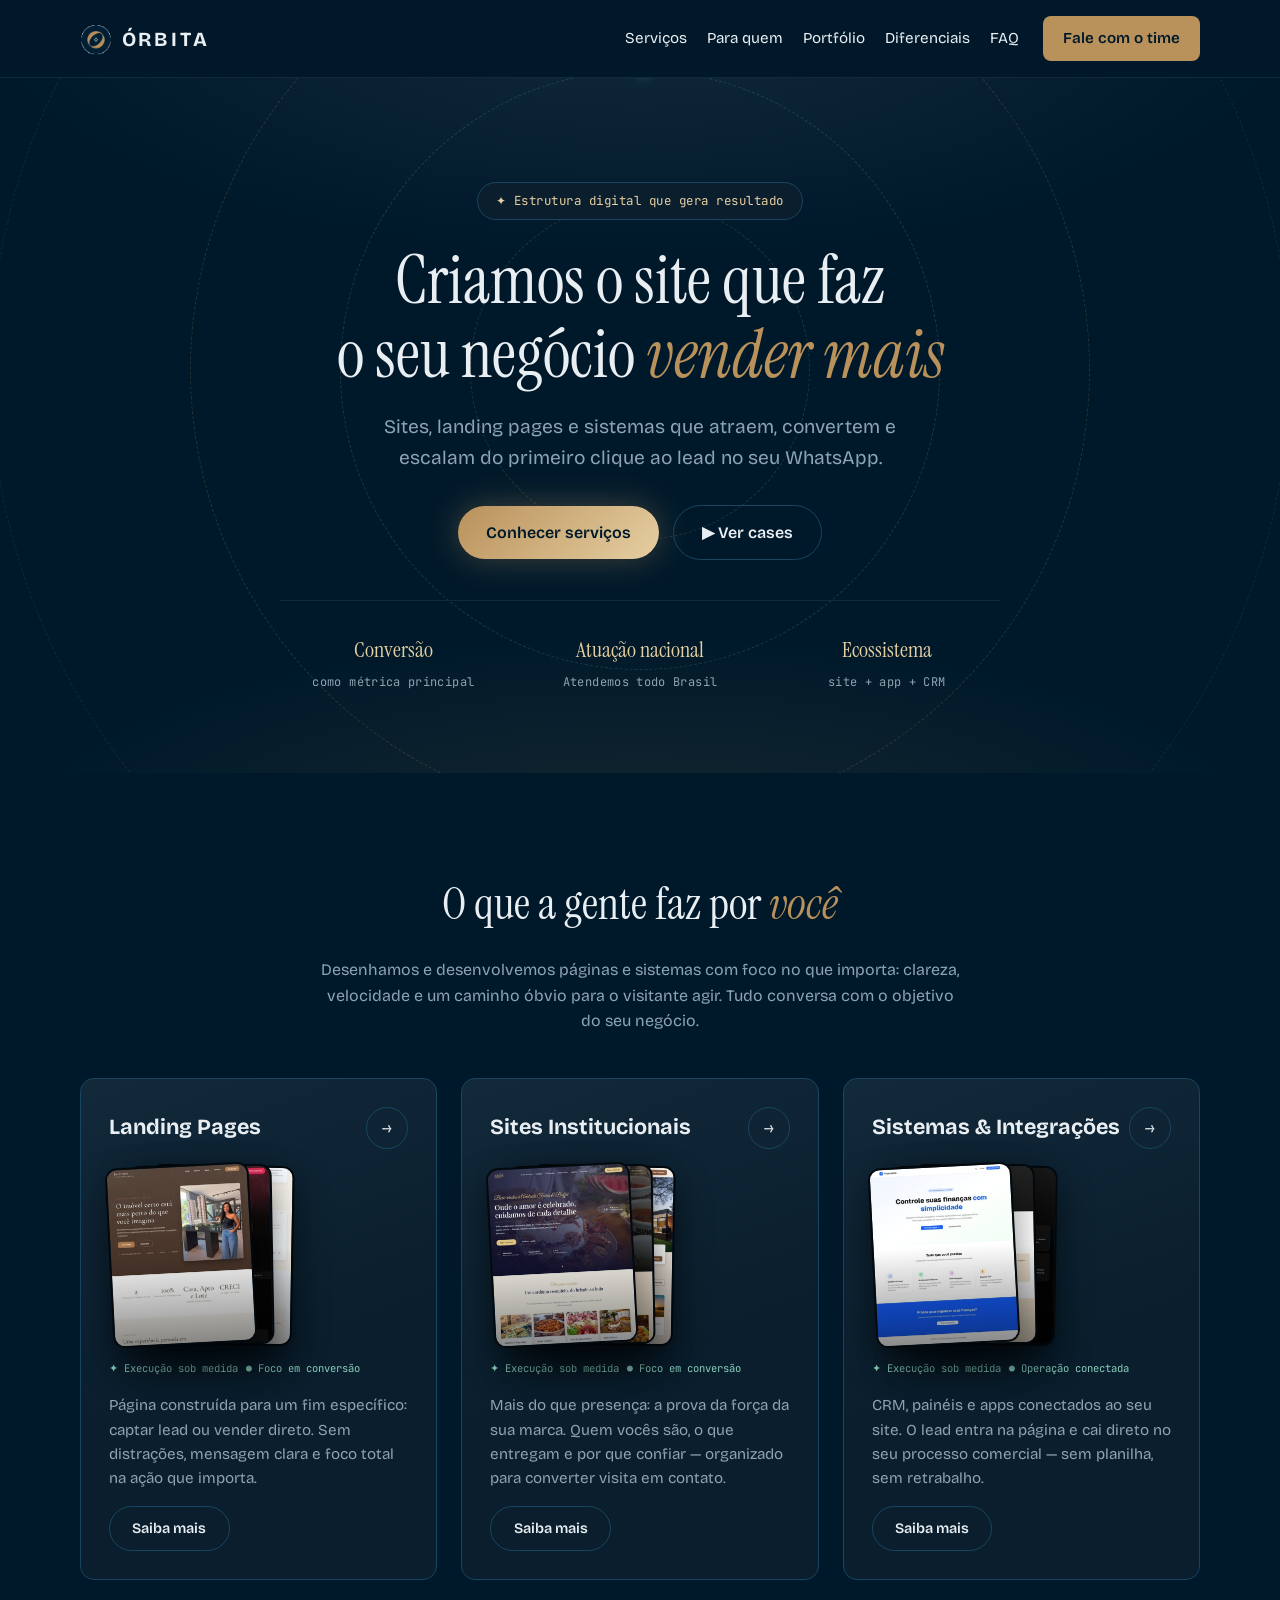
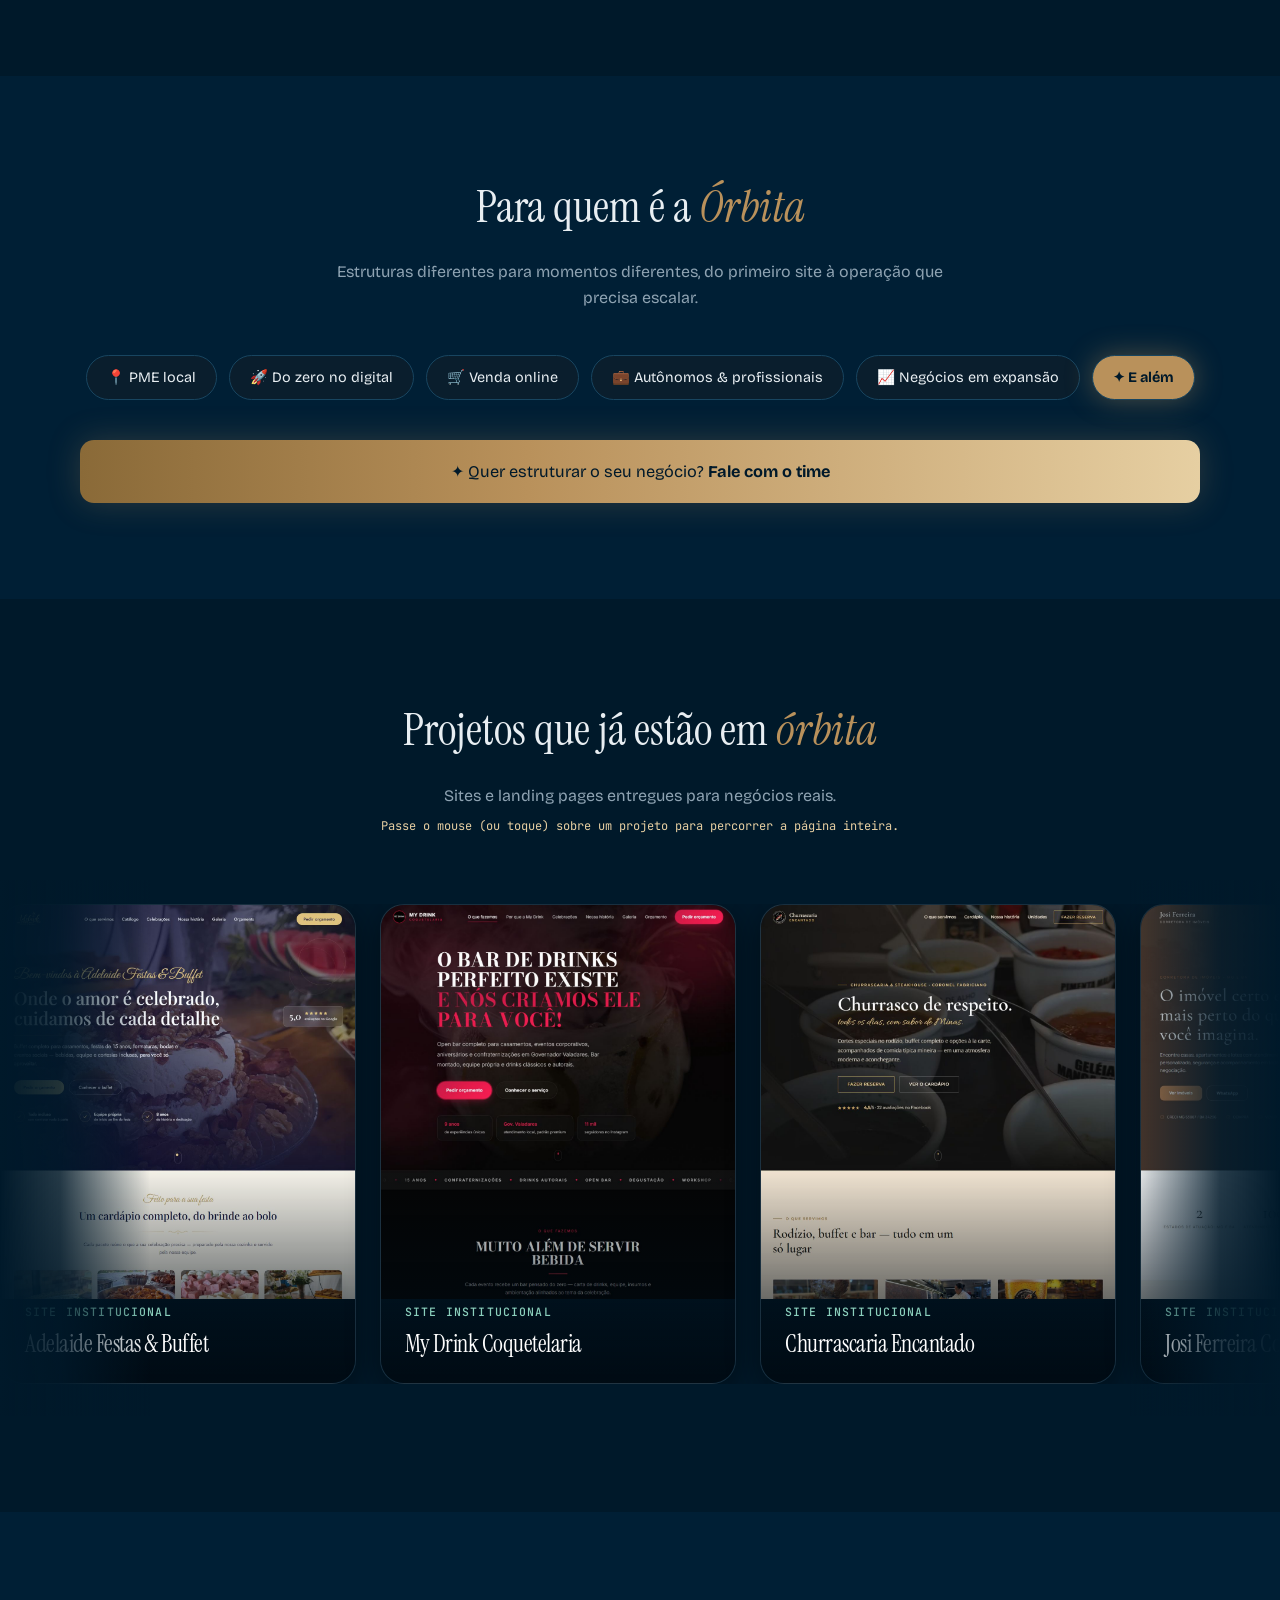
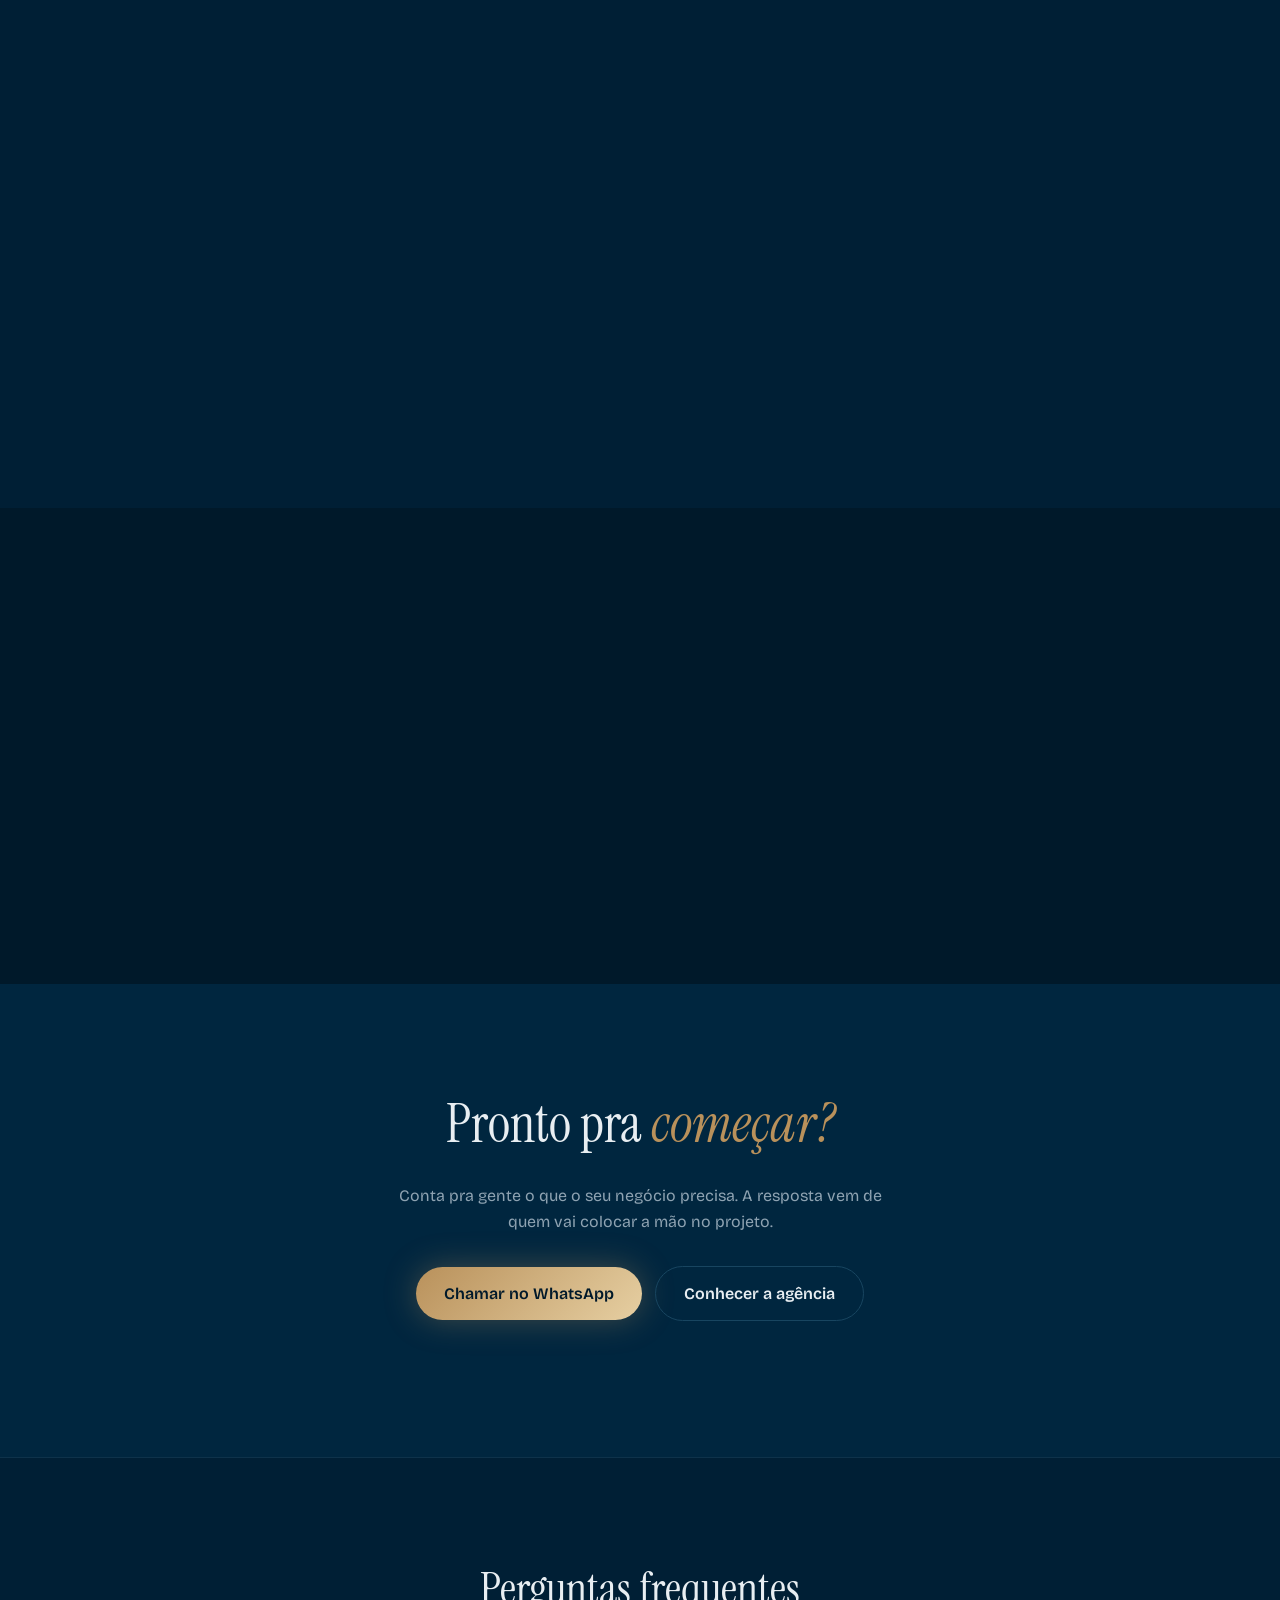
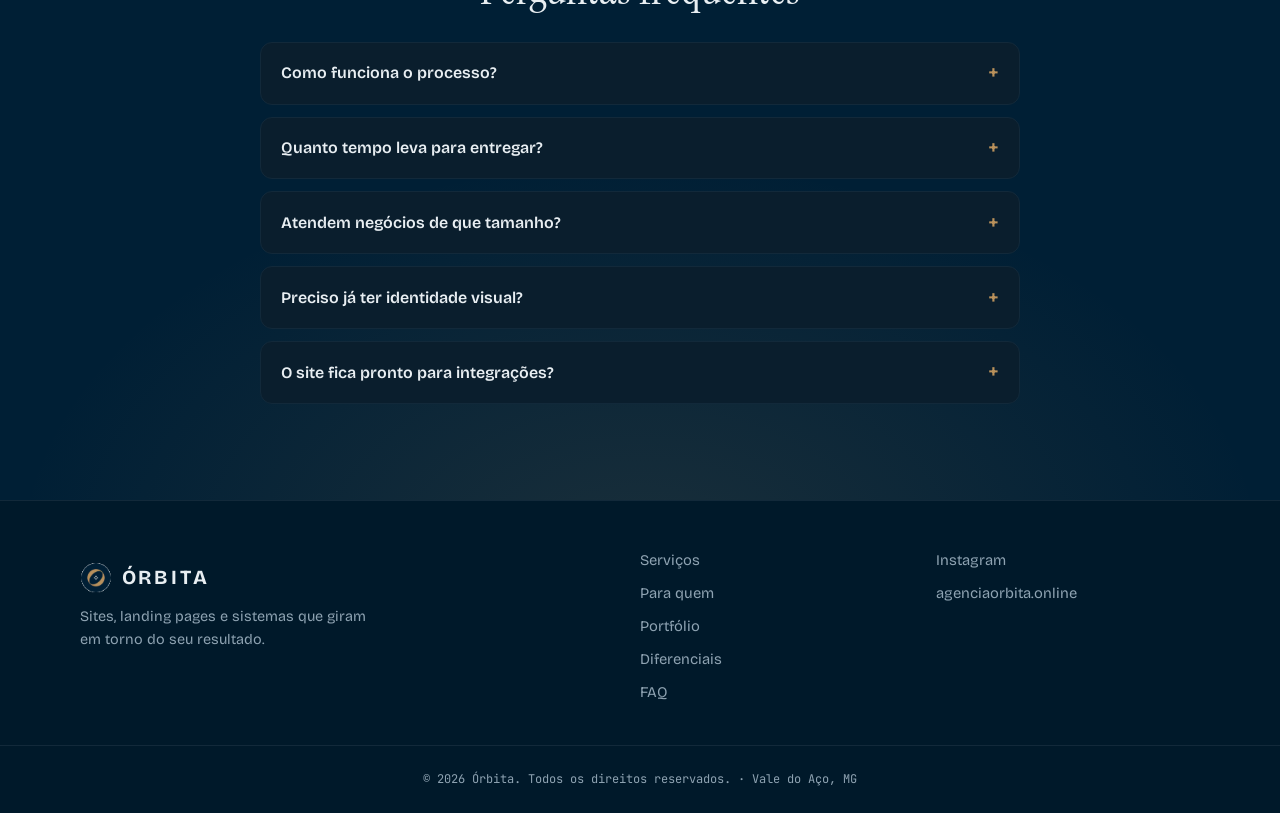
==== commit ce4301e4: "Ajustes de conteúdo e imagens - FAQ: integrações "de acordo com cada pacote" - Serviços: FinanceApp " ====
--- a/index.html
+++ b/index.html
@@ -23,7 +23,7 @@
     <div class="container header__inner">
       <a href="#topo" class="header__logo" aria-label="Órbita — início">
         <img src="assets/logo-icon.png" alt="" class="logo-icon">
-        <span class="logo-text">ÓRBITA<span class="logo-dot">.</span></span>
+        <span class="logo-text">ÓRBITA</span>
       </a>
       <nav class="nav" id="menu" aria-label="Navegação principal">
         <ul class="nav__list">
@@ -363,8 +363,8 @@
           </details>
           <details class="faq__item">
             <summary>O site fica pronto para integrações?</summary>
-            <p>Sim. Toda entrega já nasce preparada para receber integrações que precisar, basta nos
-              informar a necessidade.</p>
+            <p>Sim. Toda entrega já nasce preparada para receber integrações que precisar de acordo
+              com cada pacote.</p>
           </details>
         </div>
       </div>
@@ -378,7 +378,7 @@
       <div class="footer__brand">
         <p class="footer__brandline">
           <img src="assets/logo-icon.png" alt="" class="logo-icon">
-          <span class="logo-text">ÓRBITA<span class="logo-dot">.</span></span>
+          <span class="logo-text">ÓRBITA</span>
         </p>
         <p>Sites, landing pages e sistemas que giram em torno do seu resultado.</p>
       </div>
